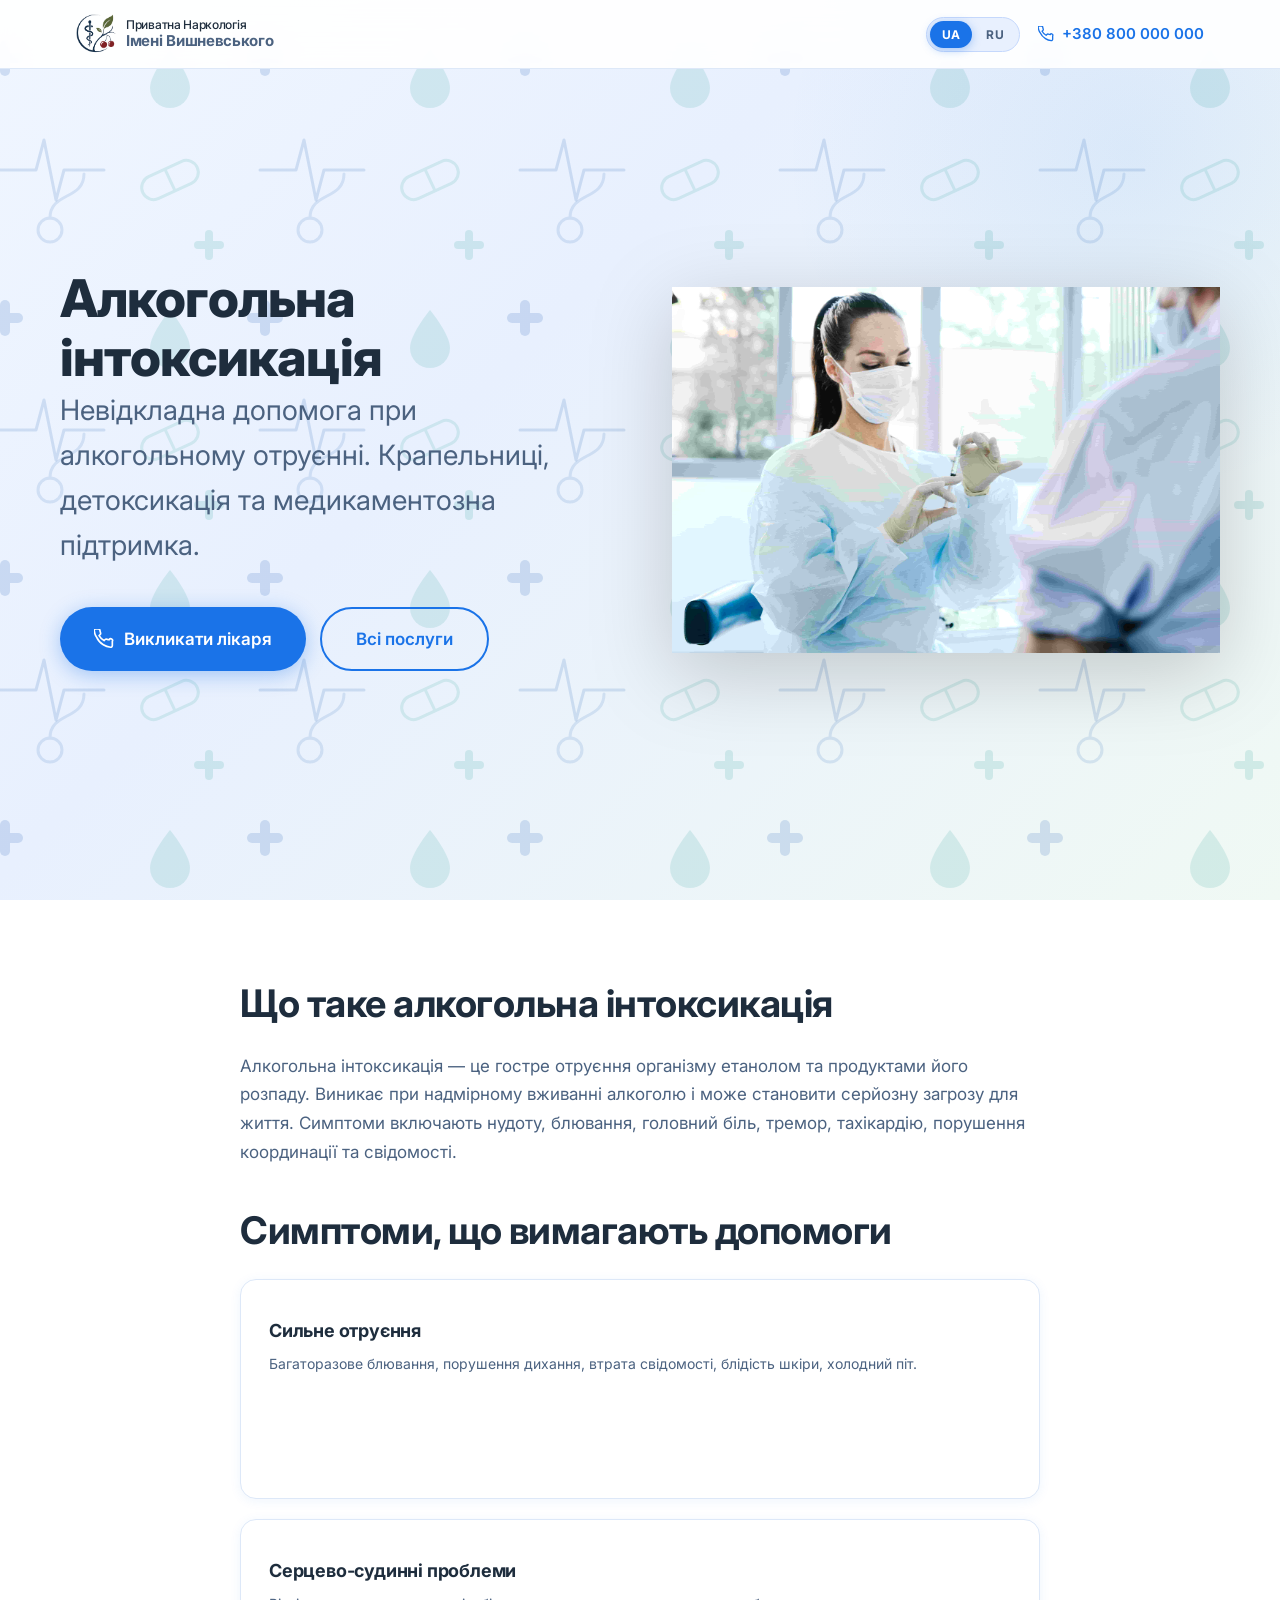
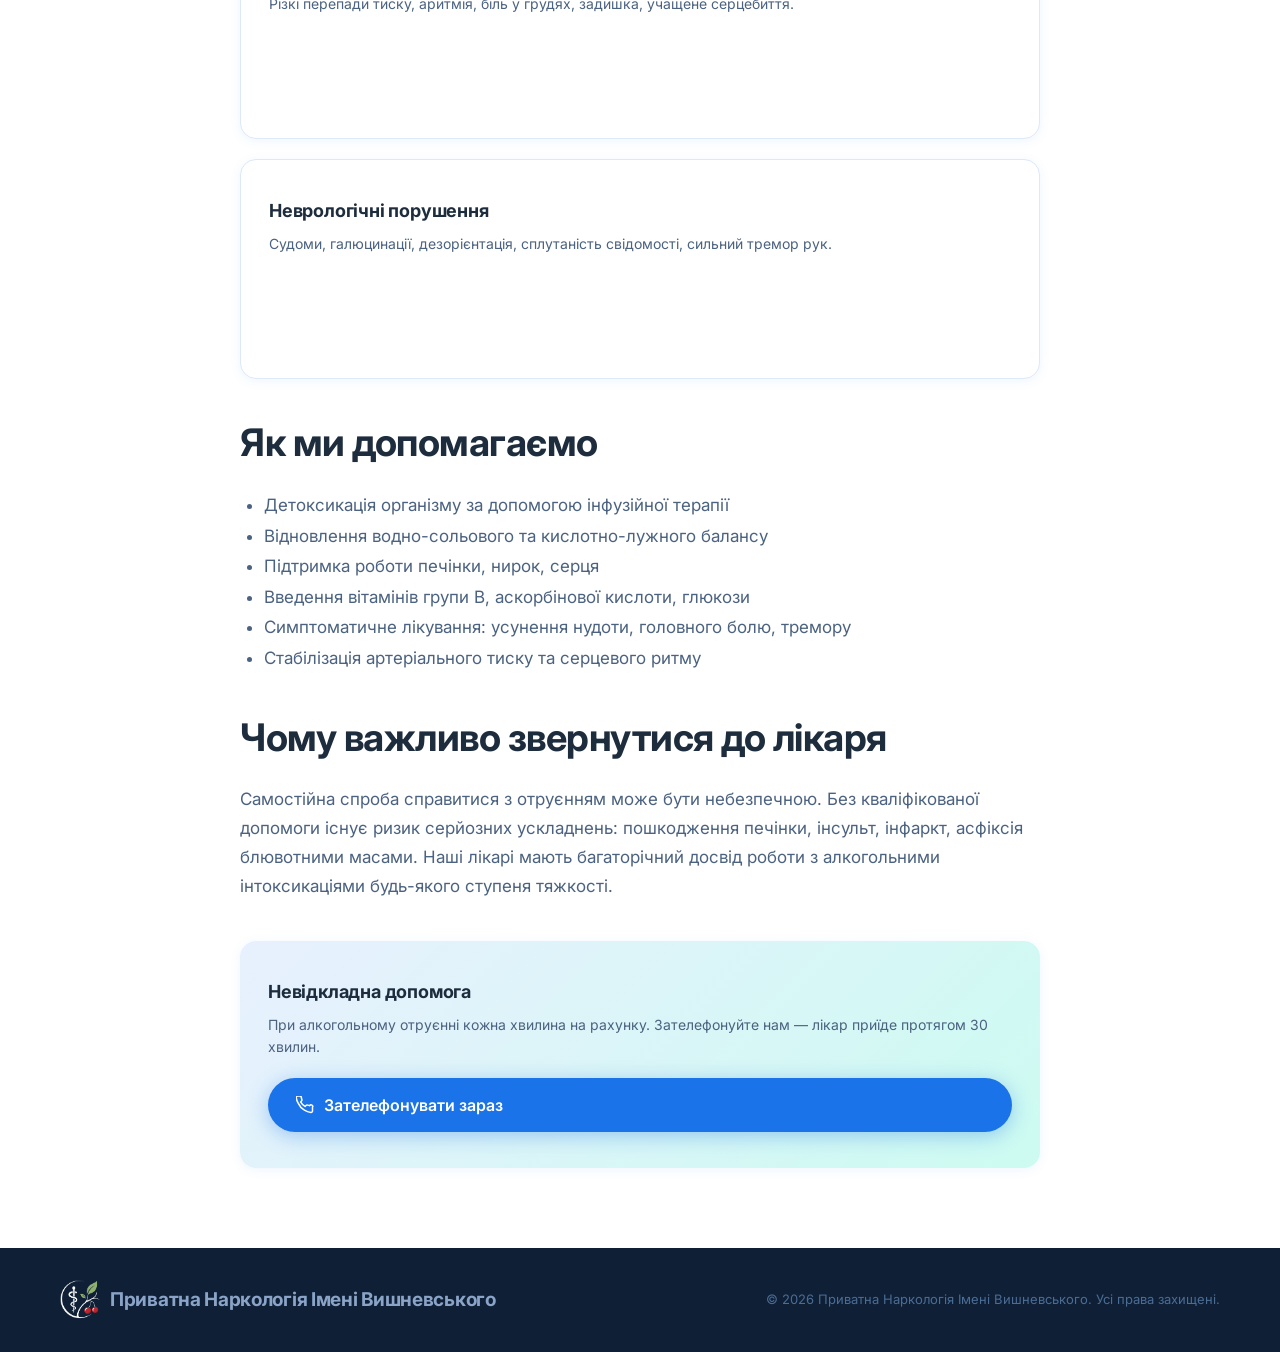
==== alkoholna-intoksykatsiya.html @ d9e52f13 "added info pages" ====
<!DOCTYPE html>
<html lang="uk">
<head>
  <meta charset="UTF-8" />
  <meta name="viewport" content="width=device-width, initial-scale=1.0" />
  <title data-uk="Алкогольна інтоксикація — Приватна Наркологія Імені Вишневського" data-ru="Алкогольная интоксикация — Частная Наркология Имени Вишневского">Алкогольна інтоксикація — Приватна Наркологія Імені Вишневського</title>
  <meta name="description" data-uk="Допомога при алкогольному отруєнні в Києві, Харкові, Одесі, Черкасах. Крапельниці, детоксикація, відновлення організму. Виїзд лікаря 24/7." data-ru="Помощь при алкогольном отравлении в Киеве, Харькове, Одессе, Черкассах. Капельницы, детоксикация, восстановление организма. Выезд врача 24/7." content="Допомога при алкогольному отруєнні в Києві, Харкові, Одесі, Черкасах. Крапельниці, детоксикація, відновлення організму. Виїзд лікаря 24/7.">
  <link rel="stylesheet" href="style.css" />
  <link rel="preconnect" href="https://fonts.googleapis.com" />
  <link rel="preconnect" href="https://fonts.gstatic.com" crossorigin />
  <link href="https://fonts.googleapis.com/css2?family=Inter:wght@300;400;500;600;700&display=swap" rel="stylesheet" />
</head>
<body>

<!-- NAV -->
<nav class="nav">
  <div class="container nav__inner">
    <a href="index.html" class="logo">
      <img class="logo__icon" src="src/logo.png" alt="Логотип">
      <span class="logo__text">
        <span class="logo__text-full-line1" data-uk="Приватна Наркологія" data-ru="Приватная Наркология">Приватна Наркологія</span>
        <span class="logo__text-full-line2" data-uk="Імені Вишневського" data-ru="Имени Вишневского">Імені Вишневського</span>
      </span>
    </a>

    <div class="nav__right">
      <div class="lang-switch" id="langSwitch">
        <button type="button" class="lang-switch__btn is-active" data-lang="uk">UA</button>
        <button type="button" class="lang-switch__btn" data-lang="ru">RU</button>
      </div>

      <a href="tel:+380800000000" class="nav__phone" aria-label="Телефон">
        <svg width="16" height="16" viewBox="0 0 24 24" fill="none" stroke="currentColor" stroke-width="2" stroke-linecap="round" stroke-linejoin="round">
          <path d="M22 16.92v3a2 2 0 01-2.18 2 19.79 19.79 0 01-8.63-3.07A19.5 19.5 0 013.07 9.81 19.79 19.79 0 01.13 1.18 2 2 0 012.12 0h3a2 2 0 012 1.72c.127.96.361 1.903.7 2.81a2 2 0 01-.45 2.11L6.09 7.91a16 16 0 006 6l1.27-1.27a2 2 0 012.11-.45c.907.339 1.85.573 2.81.7A2 2 0 0122 14.92z"/>
        </svg>
        <span class="nav__phone-text">+380 800 000 000</span>
      </a>
    </div>
  </div>
</nav>

<!-- SERVICE HERO -->
<section class="hero">
  <div class="hero__bg"></div>
  <div class="container hero__inner">

    <h1 class="hero__title hero__title--mobile-top" data-uk="Алкогольна інтоксикація" data-ru="Алкогольная интоксикация">Алкогольна інтоксикація</h1>

    <div class="hero__content">
      <h1 class="hero__title hero__title--desktop" data-uk="Алкогольна інтоксикація" data-ru="Алкогольная интоксикация">Алкогольна інтоксикація</h1>
      <p class="hero__sub" data-uk="Невідкладна допомога при алкогольному отруєнні. Крапельниці, детоксикація та медикаментозна підтримка." data-ru="Экстренная помощь при алкогольном отравлении. Капельницы, детоксикация и медикаментозная поддержка.">Невідкладна допомога при алкогольному отруєнні. Крапельниці, детоксикація та медикаментозна підтримка.</p>
      <div class="hero__actions">
        <a href="tel:+380800000000" class="btn btn--primary btn--lg">
          <svg width="20" height="20" viewBox="0 0 24 24" fill="none" stroke="currentColor" stroke-width="2" stroke-linecap="round" stroke-linejoin="round">
            <path d="M22 16.92v3a2 2 0 01-2.18 2 19.79 19.79 0 01-8.63-3.07A19.5 19.5 0 013.07 9.81 19.79 19.79 0 01.13 1.18 2 2 0 012.12 0h3a2 2 0 012 1.72c.127.96.361 1.903.7 2.81a2 2 0 01-.45 2.11L6.09 7.91a16 16 0 006 6l1.27-1.27a2 2 0 012.11-.45c.907.339 1.85.573 2.81.7A2 2 0 0122 14.92z"></path>
          </svg>
          <span data-uk="Викликати лікаря" data-ru="Вызвать врача">Викликати лікаря</span>
        </a>
        <a href="index.html#services" class="btn btn--outline btn--lg">
          <span data-uk="Всі послуги" data-ru="Все услуги">Всі послуги</span>
        </a>
      </div>
    </div>

    <div class="hero__visual">
      <img src="src/card_bg1.jpg" alt="Алкогольна інтоксикація" fetchpriority="high">
    </div>

  </div>
</section>

<!-- SERVICE CONTENT -->
<section class="services" style="padding: 80px 0;">
  <div class="container">
    <div style="max-width: 800px; margin: 0 auto;">

      <h2 class="section-title" style="text-align: left; margin-bottom: 24px;" data-uk="Що таке алкогольна інтоксикація" data-ru="Что такое алкогольная интоксикация">Що таке алкогольна інтоксикація</h2>
      <p style="font-size: 17px; line-height: 1.7; color: var(--text-muted); margin-bottom: 40px;" data-uk="Алкогольна інтоксикація — це гостре отруєння організму етанолом та продуктами його розпаду. Виникає при надмірному вживанні алкоголю і може становити серйозну загрозу для життя. Симптоми включають нудоту, блювання, головний біль, тремор, тахікардію, порушення координації та свідомості." data-ru="Алкогольная интоксикация — это острое отравление организма этанолом и продуктами его распада. Возникает при чрезмерном употреблении алкоголя и может представлять серьезную угрозу для жизни. Симптомы включают тошноту, рвоту, головную боль, тремор, тахикардию, нарушение координации и сознания.">Алкогольна інтоксикація — це гостре отруєння організму етанолом та продуктами його розпаду. Виникає при надмірному вживанні алкоголю і може становити серйозну загрозу для життя. Симптоми включають нудоту, блювання, головний біль, тремор, тахікардію, порушення координації та свідомості.</p>

      <h2 class="section-title" style="text-align: left; margin-bottom: 24px;" data-uk="Симптоми, що вимагають допомоги" data-ru="Симптомы, требующие помощи">Симптоми, що вимагають допомоги</h2>
      <div class="services__grid" style="grid-template-columns: 1fr; gap: 20px; margin-bottom: 40px;">
        <div class="card">
          <h3 class="card__title" data-uk="Сильне отруєння" data-ru="Сильное отравление">Сильне отруєння</h3>
          <p class="card__desc" data-uk="Багаторазове блювання, порушення дихання, втрата свідомості, блідість шкіри, холодний піт." data-ru="Многократная рвота, нарушение дыхания, потеря сознания, бледность кожи, холодный пот.">Багаторазове блювання, порушення дихання, втрата свідомості, блідість шкіри, холодний піт.</p>
        </div>
        <div class="card">
          <h3 class="card__title" data-uk="Серцево-судинні проблеми" data-ru="Сердечно-сосудистые проблемы">Серцево-судинні проблеми</h3>
          <p class="card__desc" data-uk="Різкі перепади тиску, аритмія, біль у грудях, задишка, учащене серцебиття." data-ru="Резкие перепады давления, аритмия, боль в груди, одышка, учащенное сердцебиение.">Різкі перепади тиску, аритмія, біль у грудях, задишка, учащене серцебиття.</p>
        </div>
        <div class="card">
          <h3 class="card__title" data-uk="Неврологічні порушення" data-ru="Неврологические нарушения">Неврологічні порушення</h3>
          <p class="card__desc" data-uk="Судоми, галюцинації, дезорієнтація, сплутаність свідомості, сильний тремор рук." data-ru="Судороги, галлюцинации, дезориентация, спутанность сознания, сильный тремор рук.">Судоми, галюцинації, дезорієнтація, сплутаність свідомості, сильний тремор рук.</p>
        </div>
      </div>

      <h2 class="section-title" style="text-align: left; margin-bottom: 24px;" data-uk="Як ми допомагаємо" data-ru="Как мы помогаем">Як ми допомагаємо</h2>
      <ul style="font-size: 17px; line-height: 1.8; color: var(--text-muted); margin-bottom: 40px; padding-left: 24px;">
        <li data-uk="Детоксикація організму за допомогою інфузійної терапії" data-ru="Детоксикация организма с помощью инфузионной терапии">Детоксикація організму за допомогою інфузійної терапії</li>
        <li data-uk="Відновлення водно-сольового та кислотно-лужного балансу" data-ru="Восстановление водно-солевого и кислотно-щелочного баланса">Відновлення водно-сольового та кислотно-лужного балансу</li>
        <li data-uk="Підтримка роботи печінки, нирок, серця" data-ru="Поддержка работы печени, почек, сердца">Підтримка роботи печінки, нирок, серця</li>
        <li data-uk="Введення вітамінів групи B, аскорбінової кислоти, глюкози" data-ru="Введение витаминов группы B, аскорбиновой кислоты, глюкозы">Введення вітамінів групи B, аскорбінової кислоти, глюкози</li>
        <li data-uk="Симптоматичне лікування: усунення нудоти, головного болю, тремору" data-ru="Симптоматическое лечение: устранение тошноты, головной боли, тремора">Симптоматичне лікування: усунення нудоти, головного болю, тремору</li>
        <li data-uk="Стабілізація артеріального тиску та серцевого ритму" data-ru="Стабилизация артериального давления и сердечного ритма">Стабілізація артеріального тиску та серцевого ритму</li>
      </ul>

      <h2 class="section-title" style="text-align: left; margin-bottom: 24px;" data-uk="Чому важливо звернутися до лікаря" data-ru="Почему важно обратиться к врачу">Чому важливо звернутися до лікаря</h2>
      <p style="font-size: 17px; line-height: 1.7; color: var(--text-muted); margin-bottom: 40px;" data-uk="Самостійна спроба справитися з отруєнням може бути небезпечною. Без кваліфікованої допомоги існує ризик серйозних ускладнень: пошкодження печінки, інсульт, інфаркт, асфіксія блювотними масами. Наші лікарі мають багаторічний досвід роботи з алкогольними інтоксикаціями будь-якого ступеня тяжкості." data-ru="Самостоятельная попытка справиться с отравлением может быть опасной. Без квалифицированной помощи существует риск серьезных осложнений: повреждение печени, инсульт, инфаркт, асфиксия рвотными массами. Наши врачи имеют многолетний опыт работы с алкогольными интоксикациями любой степени тяжести.">Самостійна спроба справитися з отруєнням може бути небезпечною. Без кваліфікованої допомоги існує ризик серйозних ускладнень: пошкодження печінки, інсульт, інфаркт, асфіксія блювотними масами. Наші лікарі мають багаторічний досвід роботи з алкогольними інтоксикаціями будь-якого ступеня тяжкості.</p>

      <div class="card card--bg" style="background: linear-gradient(135deg, var(--blue-light) 0%, var(--teal-light) 100%); border: none; margin-top: 40px;">
        <h3 class="card__title" style="color: var(--text);" data-uk="Невідкладна допомога" data-ru="Экстренная помощь">Невідкладна допомога</h3>
        <p class="card__desc" style="color: var(--text-muted); margin-bottom: 20px;" data-uk="При алкогольному отруєнні кожна хвилина на рахунку. Зателефонуйте нам — лікар приїде протягом 30 хвилин." data-ru="При алкогольном отравлении каждая минута на счету. Позвоните нам — врач приедет в течение 30 минут.">При алкогольному отруєнні кожна хвилина на рахунку. Зателефонуйте нам — лікар приїде протягом 30 хвилин.</p>
        <a href="tel:+380800000000" class="btn btn--primary">
          <svg width="18" height="18" viewBox="0 0 24 24" fill="none" stroke="currentColor" stroke-width="2" stroke-linecap="round" stroke-linejoin="round">
            <path d="M22 16.92v3a2 2 0 01-2.18 2 19.79 19.79 0 01-8.63-3.07A19.5 19.5 0 013.07 9.81 19.79 19.79 0 01.13 1.18 2 2 0 012.12 0h3a2 2 0 012 1.72c.127.96.361 1.903.7 2.81a2 2 0 01-.45 2.11L6.09 7.91a16 16 0 006 6l1.27-1.27a2 2 0 012.11-.45c.907.339 1.85.573 2.81.7A2 2 0 0122 14.92z"/>
          </svg>
          <span data-uk="Зателефонувати зараз" data-ru="Позвонить сейчас">Зателефонувати зараз</span>
        </a>
      </div>

    </div>
  </div>
</section>

<!-- FOOTER -->
<footer class="footer">
  <div class="container footer__inner">
    <div class="logo">
      <img class="logo__icon" src="src/footer_logo.png" alt="Логотип">
      <span class="logo__text logo__text--light" data-uk="Приватна Наркологія Імені Вишневського" data-ru="Приватная Наркология Имени Вишневского">Приватна Наркологія Імені Вишневського</span>
    </div>
    <p class="footer__copy" data-uk="© 2026 Приватна Наркологія Імені Вишневського. Усі права захищені." data-ru="© 2026 Приватная Наркология Имени Вишневского. Все права защищены.">© 2026 Приватна Наркологія Імені Вишневського. Усі права захищені.</p>
  </div>
</footer>

<script src="main.js"></script>
</body>
</html>
---- style.css ----
/* ============================================================
   RESET & BASE
   ============================================================ */
*, *::before, *::after { box-sizing: border-box; margin: 0; padding: 0; }

:root {
  --blue:       #1a73e8;
  --blue-dark:  #1557b0;
  --blue-light: #e8f0fe;
  --blue-mid:   #c5d8fc;
  --teal:       #0d9488;
  --teal-light: #ccfbf1;
  --green:      #16a34a;
  --green-light:#dcfce7;
  --indigo:     #4f46e5;
  --indigo-light:#ede9fe;
  --text:       #1e2d3d;
  --text-muted: #4b6280;
  --bg:         #f8faff;
  --white:      #ffffff;
  --border:     #dde8f8;
  --shadow-sm:  0 2px 12px rgba(26,115,232,0.07);
  --shadow-md:  0 8px 32px rgba(26,115,232,0.12);
  --shadow-lg:  0 20px 60px rgba(26,115,232,0.15);
  --radius:     16px;
  --radius-sm:  10px;
  --radius-xl:  24px;
}

html { overflow-x: hidden;}

body {
  font-family: 'Inter', system-ui, sans-serif;
  font-size: 16px;
  line-height: 1.65;
  color: var(--text);
  background: var(--bg);
  -webkit-font-smoothing: antialiased;
  overflow-x: hidden;
}

.hero__title--mobile-top { display: none; }
.hero__title--desktop { display: block; }

.container {
  max-width: 1160px;
  margin: 0 auto;
}

/* ============================================================
   TYPOGRAPHY
   ============================================================ */
.section-title {
  font-size: clamp(26px, 4vw, 38px);
  font-weight: 700;
  color: var(--text);
  letter-spacing: -0.5px;
  line-height: 1.25;
}

.section-sub {
  font-size: 17px;
  color: var(--text-muted);
  margin-top: 8px;
}

.section-header {
  text-align: center;
  margin-bottom: 56px;
}

/* ============================================================
   BUTTONS
   ============================================================ */
.btn {
  display: inline-flex;
  align-items: center;
  gap: 10px;
  font-family: inherit;
  font-size: 16px;
  font-weight: 600;
  border-radius: 50px;
  border: none;
  cursor: pointer;
  text-decoration: none;
  white-space: nowrap;
}

.btn--primary {
  background: var(--blue);
  color: #fff;
  padding: 14px 28px;
  box-shadow: 0 4px 20px rgba(26,115,232,0.35);
}
.btn--outline {
  background: transparent;
  color: var(--blue);
  padding: 14px 28px;
  border: 2px solid var(--blue);
}

.btn--lg  { padding: 16px 34px; font-size: 17px; }
.btn--xl  { padding: 18px 40px; font-size: 18px; }

/* ============================================================
   NAV
   ============================================================ */
.nav {
  position: fixed;
  top: 0; left: 0; right: 0;
  z-index: 100;
  background: rgba(255,255,255,0.92);
  backdrop-filter: blur(16px);
  -webkit-backdrop-filter: blur(16px);
  border-bottom: 1px solid var(--border);
}
.nav.scrolled {
  box-shadow: var(--shadow-sm);
}

.nav__inner {
  display: flex;
  align-items: center;
  justify-content: space-between;
  height: 68px;
  padding: 0 16px;
}

.logo {
  display: flex;
  align-items: center;
  gap: 10px;
  min-width: 0; /* позволяет тексту сжиматься/переноситься вместо распирания флекс-контейнера */
  text-decoration: none;
}

a.logo {
  text-decoration: none;
}

a.logo:hover {
  text-decoration: none;
}
.logo__icon {
  flex-shrink: 0;
  width: 40px;
  height: 40px;
}
.logo__text {
  font-size: 19px;
  font-weight: 700;
  color: var(--text);
  letter-spacing: -0.3px;
  min-width: 0;
  display: flex;
  flex-direction: column;
  line-height: 1.2;
}
.logo__text--light { color: #8aa4c8; }

/* Верхняя строка — крупнее, основной акцент бренда */
.logo__text-full-line1 {
  font-size: 12px;
  font-weight: 500;
}

/* Нижняя строка — мельче и чуть приглушённая, подпись/уточнение */
.logo__text-full-line2 {
  font-size: 15px;
  font-weight: 700;
  color: var(--text-muted);
}
.logo__text--light .logo__text-full-line2 { color: #5c7ba3; }

.nav__phone {
  display: flex;
  align-items: center;
  gap: 8px;
  font-size: 15px;
  font-weight: 600;
  color: var(--blue);
  text-decoration: none;
  flex-shrink: 0;
}

.nav__right {
  display: flex;
  align-items: center;
  gap: 18px;
  flex-shrink: 0;
}

.lang-switch {
  display: flex;
  align-items: center;
  background: var(--blue-light);
  border: 1px solid var(--blue-mid);
  border-radius: 50px;
  padding: 3px;
  gap: 2px;
  flex-shrink: 0;
}

.lang-switch__btn {
  border: none;
  background: transparent;
  cursor: pointer;
  font-family: inherit;
  font-size: 12px;
  font-weight: 700;
  letter-spacing: 0.3px;
  color: var(--text-muted);
  padding: 6px 12px;
  border-radius: 50px;
}

.lang-switch__btn.is-active {
  background: var(--blue);
  color: #fff;
  box-shadow: 0 2px 10px rgba(26,115,232,0.35);
}

/* ============================================================
   HERO
   ============================================================ */
.hero {
  position: relative;
  display: flex;
  flex-direction: column;
  justify-content: center;
  padding: 100px 0 60px;
  overflow: hidden;
}

.hero__bg {
  position: absolute;
  inset: 0;
  background: linear-gradient(135deg, #f0f6ff 0%, #e8f0fe 40%, #f0f9f4 100%);
  z-index: 0;
}
.hero__bg::after {
  content: '';
  position: absolute;
  top: -200px; right: -200px;
  width: 700px; height: 700px;
  border-radius: 50%;
  background: radial-gradient(circle, rgba(26,115,232,0.08) 0%, transparent 70%);
}

.hero__inner {
  position: relative;
  z-index: 1;
  display: grid;
  grid-template-columns: 1fr 1fr;
  align-items: center;
  gap: 64px;
  min-height: calc(100vh - 160px);
}

/* узор на фоне hero — повторяющийся тайл с медицинскими иконками, покрывает весь блок равномерно, на всех устройствах */
.hero__inner::before {
  content: '';
  position: absolute;
  inset: -80px;
  background-image: url("data:image/svg+xml,%3Csvg xmlns='http://www.w3.org/2000/svg' width='260' height='260' viewBox='0 0 260 260'%3E%3Cg opacity='0.16'%3E%3Crect x='20' y='20' width='10' height='36' rx='5' fill='%231557b0'/%3E%3Crect x='7' y='33' width='36' height='10' rx='5' fill='%231557b0'/%3E%3C/g%3E%3Cpath opacity='0.13' fill='%230d9488' d='M190 30c0 0-20 24-20 38a20 20 0 0 0 40 0c0-14-20-38-20-38Z'/%3E%3Cpath opacity='0.15' stroke='%231557b0' stroke-width='3' fill='none' stroke-linecap='round' stroke-linejoin='round' d='M20 150h36l8-30 12 60 8-30h40'/%3E%3Cg opacity='0.13' transform='rotate(-25 190 160)'%3E%3Crect x='160' y='148' width='60' height='24' rx='12' fill='none' stroke='%230d9488' stroke-width='3'/%3E%3Cline x1='190' y1='148' x2='190' y2='172' stroke='%230d9488' stroke-width='3'/%3E%3C/g%3E%3Cg opacity='0.13'%3E%3Ccircle cx='70' cy='210' r='12' fill='none' stroke='%231557b0' stroke-width='3'/%3E%3Cpath d='M70 198c0-26 34-18 34-44' fill='none' stroke='%231557b0' stroke-width='3' stroke-linecap='round'/%3E%3C/g%3E%3Cg opacity='0.14'%3E%3Crect x='225' y='210' width='8' height='30' rx='4' fill='%230d9488'/%3E%3Crect x='214' y='221' width='30' height='8' rx='4' fill='%230d9488'/%3E%3C/g%3E%3C/svg%3E");
  background-repeat: repeat;
  background-size: 260px 260px;
  z-index: -1;
  pointer-events: none;
}

/* на маленьких экранах уменьшаем тайл, чтобы иконки не выглядели слишком крупными */
@media (max-width: 600px) {
  .hero__inner::before {
    background-size: 150px 150px;
  }
}

.hero__content { max-width: 560px; }

.hero__badge {
  display: inline-flex;
  align-items: center;
  font-size: 13px;
  font-weight: 600;
  color: var(--blue);
  background: var(--blue-light);
  border: 1px solid var(--blue-mid);
  border-radius: 50px;
  padding: 6px 16px;
  margin-bottom: 24px;
  letter-spacing: 0.3px;
}

.hero__title {
  font-size: clamp(30px, 4.5vw, 52px);
  font-weight: 800;
  color: var(--text);
  letter-spacing: -1px;
  line-height: 1.15;
}

.hero__sub {
  font-size: 28px;
  color: var(--text-muted);
  margin-bottom: 40px;
  line-height: 1.6;
}

.hero__actions {
  display: flex;
  flex-wrap: wrap;
  gap: 14px;
}

.hero__visual {
  display: flex;
  justify-content: center;
  align-items: center;
}
.hero__img {
  width: 100%;
  max-width: 420px;
  filter: drop-shadow(0 20px 60px rgba(26,115,232,0.12));
}

.hero__visual img {
  width: 100%;
  height: auto;
  display: block;
  object-fit: cover;
  filter:
          brightness(1.03)
          contrast(1.06)
          saturate(1.08)
          drop-shadow(0 20px 40px rgba(0,0,0,.18));
}

/* ============================================================
   SERVICES
   ============================================================ */
.services {
  padding: 100px 0;
  background: var(--white);
}

.services__grid {
  display: grid;
  grid-template-columns: repeat(auto-fit, minmax(240px, 1fr));
  gap: 24px;
}

.card {
  background: var(--white);
  border: 1px solid var(--border);
  border-radius: var(--radius);
  padding: 36px 28px;
  box-shadow: var(--shadow-sm);
  min-height: 220px;
  text-decoration: none;
  display: block;
  transition: transform 0.3s ease, box-shadow 0.3s ease;
}

a.card {
  cursor: pointer;
}

a.card:hover {
  transform: translateY(-4px);
  box-shadow: var(--shadow-md);
}

.card__icon {
  width: 60px; height: 60px;
  border-radius: var(--radius-sm);
  display: flex;
  align-items: center;
  justify-content: center;
  margin-bottom: 20px;
}

.card--bg {
  position: relative;
  background-size: cover;
  background-position: center;
  background-repeat: no-repeat;
  display: flex;
  flex-direction: column;
  justify-content: end;
}
.bg--img {
  background-image:
          linear-gradient(180deg, rgba(255,255,255,0.5), rgba(255,255,255,0.92)),
          url('src/card_bg.jpg');
}
.bg--img1 {
  background-image:
          linear-gradient(180deg, rgba(255,255,255,0.5), rgba(255,255,255,0.92)),
          url('src/card_bg1.jpg');
}
.bg--img2 {
  background-image:
          linear-gradient(180deg, rgba(255,255,255,0.5), rgba(255,255,255,0.92)),
          url('src/card_bg2.jpg');
}
.bg--img3 {
  background-image:
          linear-gradient(180deg, rgba(255,255,255,0.5), rgba(255,255,255,0.92)),
          url('src/card_bg3.jpg');
}
.card__icon--blue   { background: var(--blue-light);   color: var(--blue); }
.card__icon--teal   { background: var(--teal-light);   color: var(--teal); }
.card__icon--green  { background: var(--green-light);  color: var(--green); }
.card__icon--indigo { background: var(--indigo-light); color: var(--indigo); }

.card__title {
  font-size: 18px;
  font-weight: 700;
  color: var(--text);
  margin-bottom: 8px;
  letter-spacing: -0.2px;
}

.card__desc {
  font-size: 14px;
  color: var(--text-muted);
  line-height: 1.55;
}

/* ============================================================
   WHY US
   ============================================================ */
.why {
  padding: 100px 0;
  background: linear-gradient(160deg, #f0f6ff 0%, #f8faff 60%);
}

.why__grid {
  display: grid;
  grid-template-columns: repeat(auto-fit, minmax(220px, 1fr));
  gap: 32px;
}

.why__item {
  text-align: center;
  padding: 40px 24px;
  background: var(--white);
  border-radius: var(--radius);
  border: 1px solid var(--border);
  box-shadow: var(--shadow-sm);
}

.why__icon {
  width: 68px; height: 68px;
  background: var(--blue-light);
  border-radius: 50%;
  display: flex;
  align-items: center;
  justify-content: center;
  margin: 0 auto 20px;
  color: var(--blue);
}

.why__item h3 {
  font-size: 18px;
  font-weight: 700;
  color: var(--text);
  margin-bottom: 10px;
}

.why__item p {
  font-size: 14px;
  color: var(--text-muted);
  line-height: 1.55;
}

/* ============================================================
   CONTACT
   ============================================================ */
.contact {
  padding: 100px 0;
  background: var(--white);
}

.contact__grid {
  display: grid;
  grid-template-columns: 1fr 1fr;
  gap: 64px;
  align-items: center;
}

.contact__sub {
  font-size: 17px;
  color: var(--text-muted);
  margin: 12px 0 36px;
  line-height: 1.65;
}

.contact__phone { margin-bottom: 32px; }

.contact__details {
  display: flex;
  flex-direction: column;
  gap: 14px;
}

.contact__row {
  display: flex;
  align-items: center;
  gap: 10px;
  font-size: 15px;
  color: var(--text-muted);
}
.contact__row svg { color: var(--blue); flex-shrink: 0; }

.map-placeholder {
  background: linear-gradient(135deg, var(--blue-light), #e0edff);
  border-radius: var(--radius-xl);
  border: 1px solid var(--border);
  height: 300px;
  display: flex;
  flex-direction: column;
  align-items: center;
  justify-content: center;
  gap: 12px;
}
.map-placeholder p {
  font-size: 14px;
  color: #7aa2d4;
  font-weight: 500;
}

.map-real {
  height: 300px;
  border-radius: var(--radius-xl);
  border: 1px solid var(--border);
  box-shadow: var(--shadow-sm);
  overflow: hidden;
}

.leaflet-popup-content-wrapper {
  border-radius: 10px;
  font-family: 'Inter', system-ui, sans-serif;
}

/* ============================================================
   FOOTER
   ============================================================ */
.footer {
  background: #0f1f35;
  padding: 32px 0;
}

.footer__inner {
  display: flex;
  align-items: center;
  justify-content: space-between;
  flex-wrap: wrap;
  gap: 12px;
}

.footer__copy {
  font-size: 13px;
  color: #4a6d96;
}

/* ============================================================
   RESPONSIVE
   ============================================================ */
@media (max-width: 900px) {
  .hero__inner {
    grid-template-columns: 1fr;
    text-align: center;
    gap: 24px;
    min-height: auto;
  }

  .hero__content { max-width: 100%; }
  .hero__actions { justify-content: center; }
  .hero__title--mobile-top { order: 1; }
  .hero__visual { order: 2; }
  .hero__content { order: 3; }

  .hero__img { max-width: 280px; }
  .hero__content .hero__title {
    display: none;
  }

  .hero__title--mobile-top { display: block; }
  .hero__title--desktop { display: none; }

  .hero__img { max-width: 280px; }

  .contact__grid {
    grid-template-columns: 1fr;
    gap: 40px;
  }

  .footer__inner { justify-content: center; text-align: center; }
}

/* Название центра длиннее старого лого — на этой ширине переключаем
   на короткий вариант, чтобы шапка не переполнялась и не переносилась в 2 строки */
@media (max-width: 700px) {
  .logo__text { font-size: 16px; }
}

@media (max-width: 600px) {
  .container { padding: 0 24px; }

  .container.hero__inner {
    padding: 0;
  }

  .services, .why, .contact { padding: 60px 0; }
  .section-header { margin-bottom: 32px; }

  .hero { padding: 88px 0 48px; }
  .hero__title { font-size: 38px; letter-spacing: -0.5px; }
  .hero__sub { font-size: 15px; margin-bottom: 28px; }
  .hero__badge { font-size: 12px; padding: 5px 12px; }
  .hero__img { max-width: 200px; }
  .hero__visual img { max-width: 390px; }

  .hero__actions {
    flex-direction: column;
    align-items: center;
    gap: 10px;
    width: 100%;
  }
  .hero__actions .btn {
    width: 100%;
    max-width: 320px;
    justify-content: center;
    white-space: normal;
    text-align: center;
  }

  .btn--lg { padding: 14px 20px; font-size: 15px; }
  .btn--xl { padding: 15px 24px; font-size: 15px; }

  .nav__inner { height: 60px; padding: 0 12px; }
  .nav__phone { font-size: 13px; gap: 5px; }
  .logo__text { font-size: 14px; }
  .logo__icon { width: 40px; height: 40px; }
  .logo { gap: 7px; }
  .nav__right { gap: 8px; }
  .lang-switch__btn { padding: 5px 10px; font-size: 11px; }

  .card { padding: 24px 18px; }
  .why__item { padding: 28px 16px; }

  .contact__sub { font-size: 15px; }
  .map-placeholder { height: 200px; }

  .services__grid { grid-template-columns: 1fr; gap: 16px; }
  .why__grid { grid-template-columns: 1fr 1fr; gap: 16px; }
}

@media (max-width: 480px) {
  .why__grid { grid-template-columns: 1fr; }

  /* Телефон превращается в круглую кнопку-иконку, чтобы не спорить за место с переключателем языка */
  .nav__phone {
    gap: 0;
    width: 38px;
    height: 38px;
    justify-content: center;
    background: var(--blue-light);
    border-radius: 50%;
    flex-shrink: 0;
  }
  .nav__phone-text { display: none; }

  .logo__text { font-size: 13px; }
}

@media (hover: hover) and (pointer: fine) {
  .btn--primary:hover {
    background: var(--blue-dark);
    box-shadow: 0 8px 30px rgba(26,115,232,0.45);
  }

  .btn--outline:hover {
    background: var(--blue-light);
  }

  .nav__phone:hover { color: var(--blue-dark); }

  .lang-switch__btn:not(.is-active):hover {
    color: var(--blue);
  }

  .card:hover {
    box-shadow: var(--shadow-md);
    border-color: var(--blue-mid);
  }

  .why__item:hover {
    box-shadow: var(--shadow-md);
  }

  .why__item:hover .why__icon {
    background: var(--blue);
    color: #fff;
  }
}
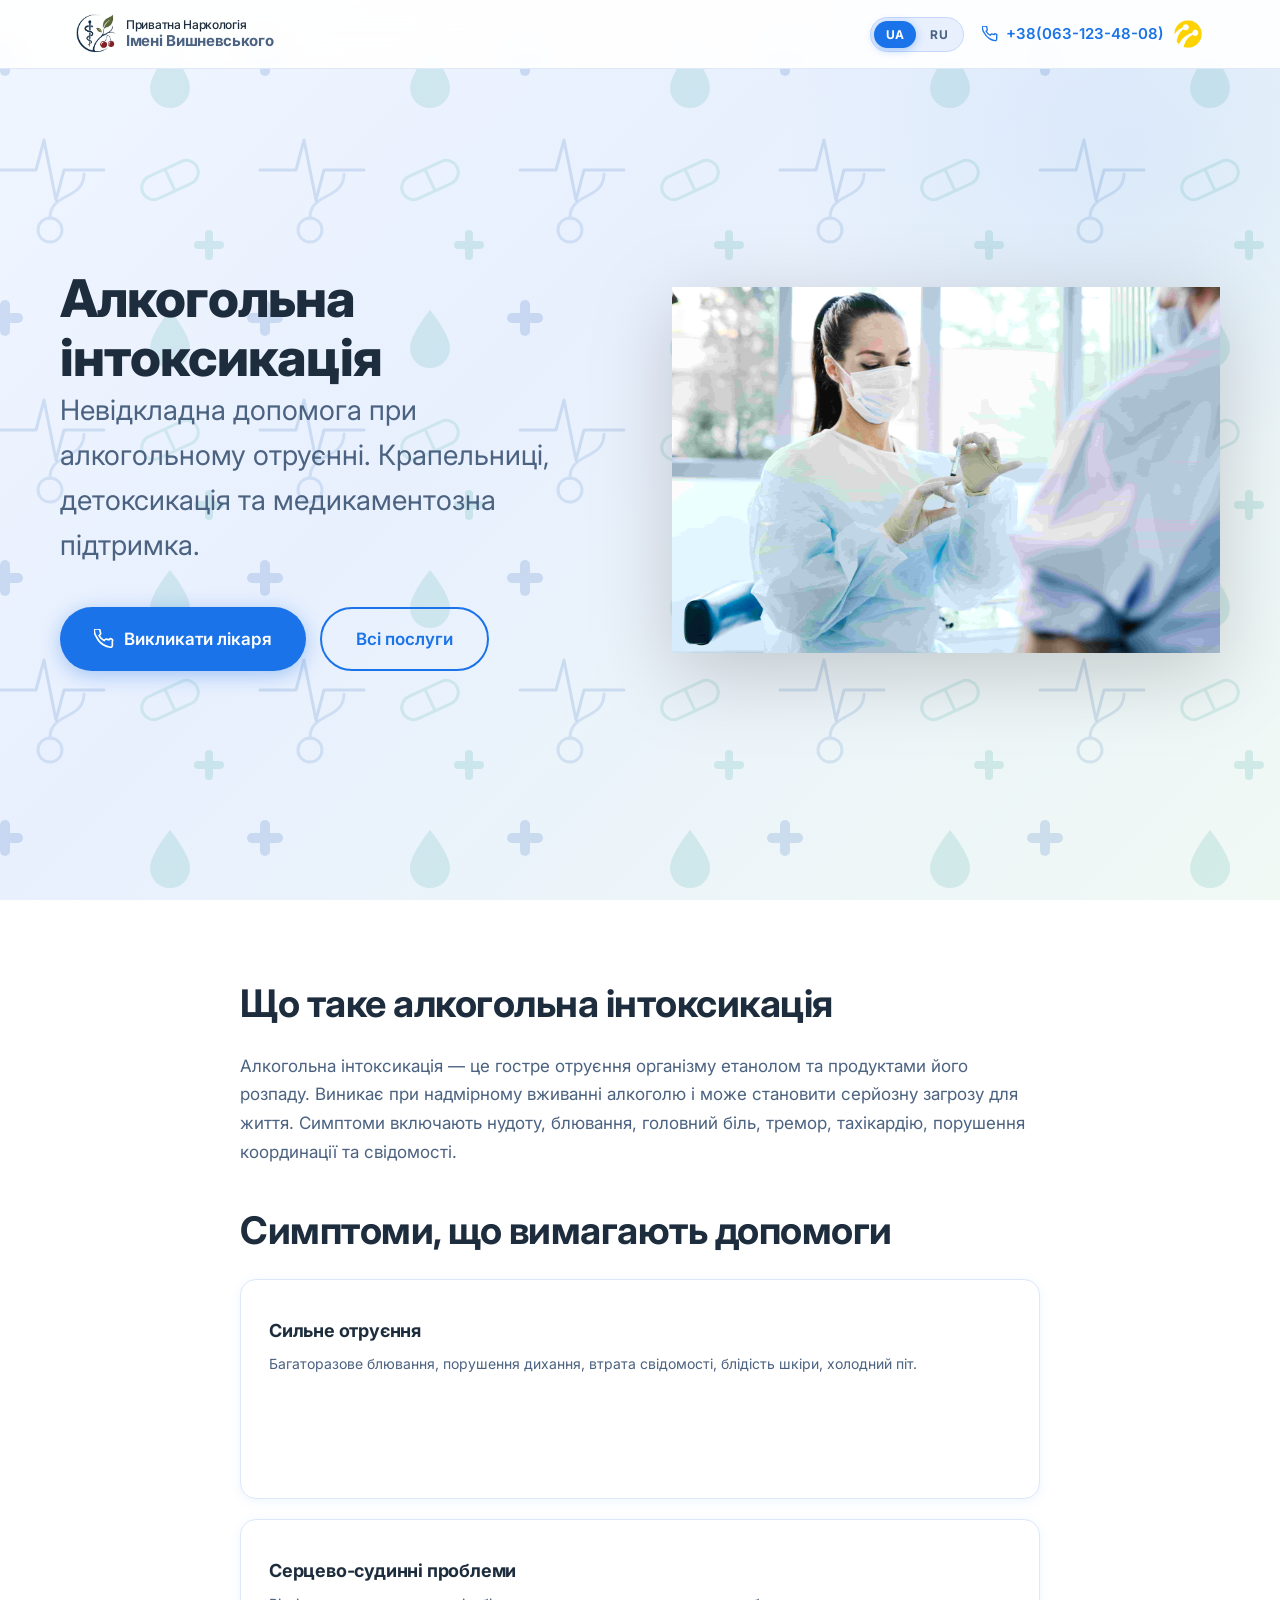
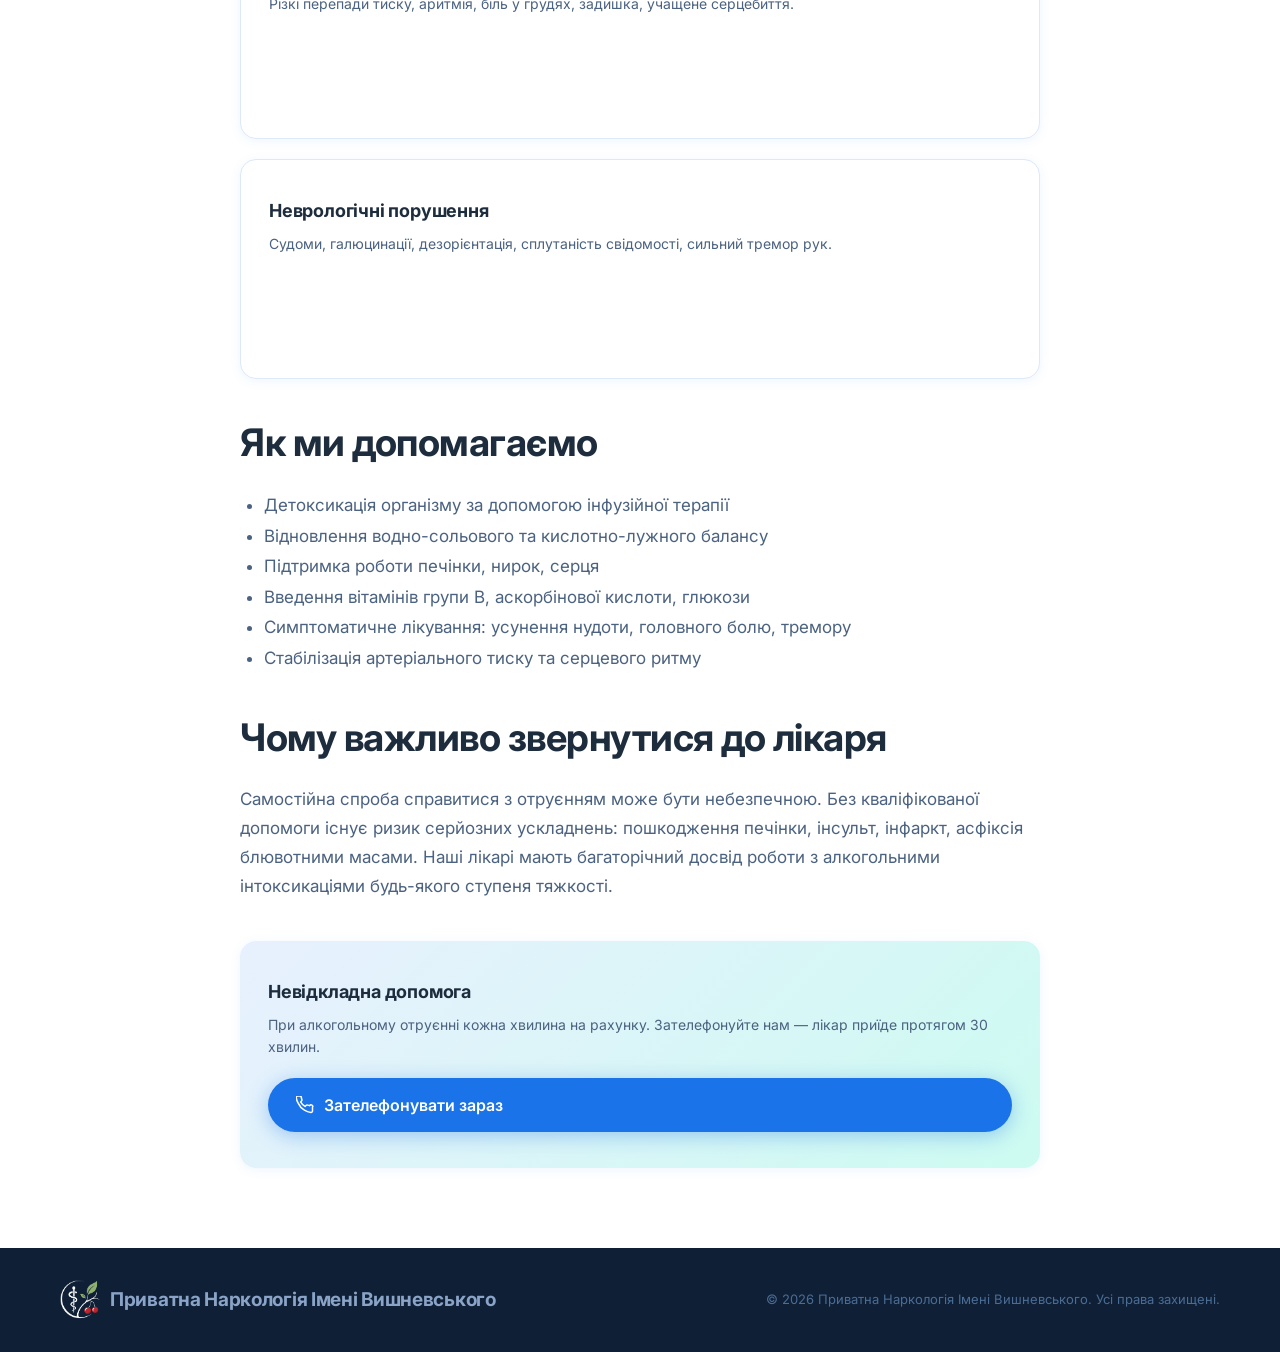
==== commit ab20ef48: "changed header phone number" ====
--- a/alkoholna-intoksykatsiya.html
+++ b/alkoholna-intoksykatsiya.html
@@ -12,14 +12,22 @@
 </head>
 <body>
 
+<!-- FLOATING CALL BUTTON (Mobile only) -->
+<a href="tel:+380631234808" class="floating-call-btn" aria-label="Позвонить">
+  <svg width="24" height="24" viewBox="0 0 24 24" fill="none" stroke="currentColor" stroke-width="2" stroke-linecap="round" stroke-linejoin="round">
+    <path d="M22 16.92v3a2 2 0 01-2.18 2 19.79 19.79 0 01-8.63-3.07A19.5 19.5 0 013.07 9.81 19.79 19.79 0 01.13 1.18 2 2 0 012.12 0h3a2 2 0 012 1.72c.127.96.361 1.903.7 2.81a2 2 0 01-.45 2.11L6.09 7.91a16 16 0 006 6l1.27-1.27a2 2 0 012.11-.45c.907.339 1.85.573 2.81.7A2 2 0 0122 14.92z"/>
+  </svg>
+</a>
+
 <!-- NAV -->
 <nav class="nav">
   <div class="container nav__inner">
     <a href="index.html" class="logo">
       <img class="logo__icon" src="src/logo.png" alt="Логотип">
+
       <span class="logo__text">
-        <span class="logo__text-full-line1" data-uk="Приватна Наркологія" data-ru="Приватная Наркология">Приватна Наркологія</span>
-        <span class="logo__text-full-line2" data-uk="Імені Вишневського" data-ru="Имени Вишневского">Імені Вишневського</span>
+          <span class="logo__text-full-line1" data-uk="Приватна Наркологія" data-ru="Приватная Наркология">Приватна Наркологія</span>
+          <span class="logo__text-full-line2" data-uk="Імені Вишневського" data-ru="Имени Вишневского">Імені Вишневського</span>
       </span>
     </a>
 
@@ -29,11 +37,12 @@
         <button type="button" class="lang-switch__btn" data-lang="ru">RU</button>
       </div>
 
-      <a href="tel:+380800000000" class="nav__phone" aria-label="Телефон">
+      <a href="tel:+380631234808" class="nav__phone" aria-label="Телефон">
         <svg width="16" height="16" viewBox="0 0 24 24" fill="none" stroke="currentColor" stroke-width="2" stroke-linecap="round" stroke-linejoin="round">
           <path d="M22 16.92v3a2 2 0 01-2.18 2 19.79 19.79 0 01-8.63-3.07A19.5 19.5 0 013.07 9.81 19.79 19.79 0 01.13 1.18 2 2 0 012.12 0h3a2 2 0 012 1.72c.127.96.361 1.903.7 2.81a2 2 0 01-.45 2.11L6.09 7.91a16 16 0 006 6l1.27-1.27a2 2 0 012.11-.45c.907.339 1.85.573 2.81.7A2 2 0 0122 14.92z"/>
         </svg>
-        <span class="nav__phone-text">+380 800 000 000</span>
+        <span class="nav__phone-text">+38(063-123-48-08)</span>
+        <img src="src/life.png" alt="" class="nav__image">
       </a>
     </div>
   </div>
--- a/style.css
+++ b/style.css
@@ -190,6 +190,12 @@
   flex-shrink: 0;
 }
 
+.nav__image {
+  width: 32px;
+  height: 32px;
+  object-fit: contain;
+}
+
 .lang-switch {
   display: flex;
   align-items: center;
@@ -613,6 +619,10 @@
     padding: 0;
   }
 
+  .nav__image {
+    display: none;
+  }
+
   .services, .why, .contact { padding: 60px 0; }
   .section-header { margin-bottom: 32px; }
 
@@ -705,4 +715,39 @@
     background: var(--blue);
     color: #fff;
   }
+
+  .floating-call-btn:hover {
+    background: var(--blue-dark);
+    transform: scale(1.05);
+  }
+}
+
+/* ============================================================
+   FLOATING CALL BUTTON (Mobile only)
+   ============================================================ */
+.floating-call-btn {
+  display: none;
+  position: fixed;
+  bottom: 20px;
+  right: 20px;
+  width: 56px;
+  height: 56px;
+  background: var(--blue);
+  border-radius: 50%;
+  box-shadow: 0 4px 20px rgba(26,115,232,0.4);
+  align-items: center;
+  justify-content: center;
+  z-index: 1000;
+  transition: all 0.3s ease;
+}
+
+.floating-call-btn svg {
+  color: #fff;
+  flex-shrink: 0;
+}
+
+@media (max-width: 768px) {
+  .floating-call-btn {
+    display: flex;
+  }
 }
